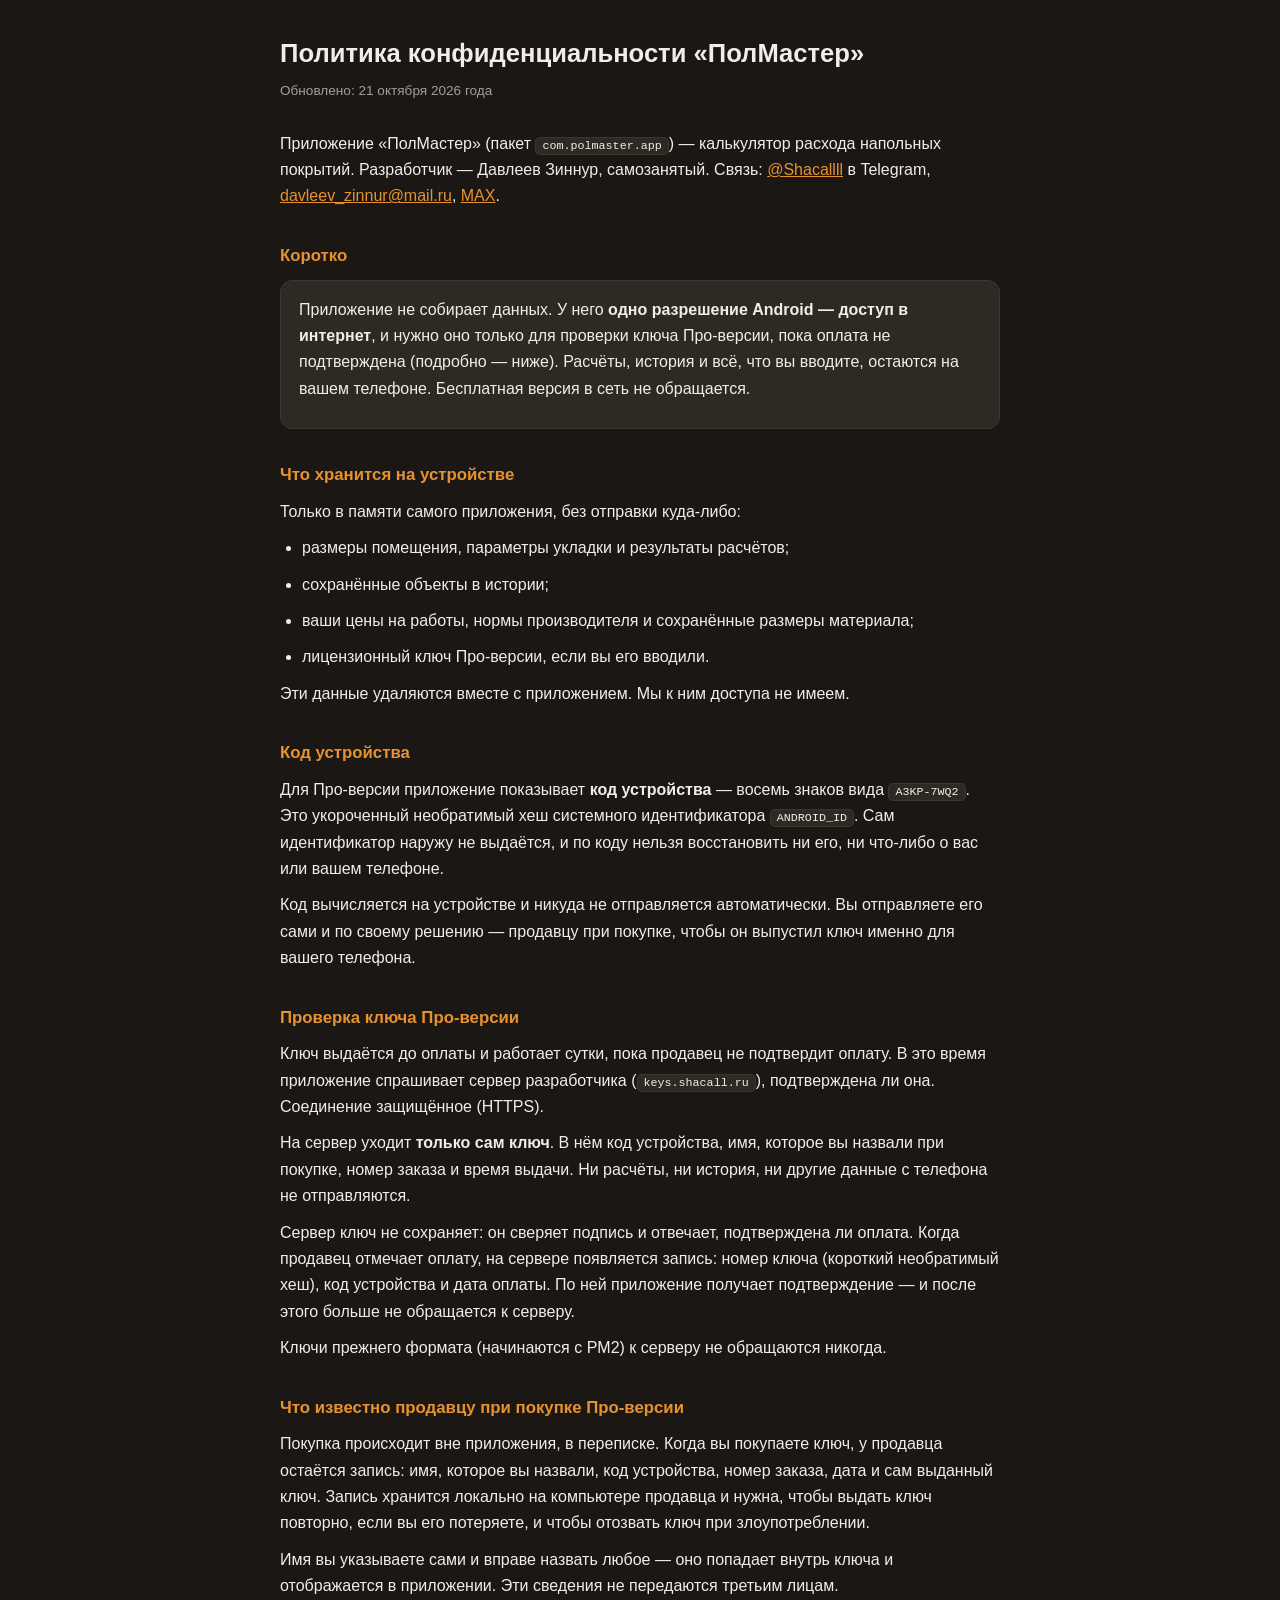
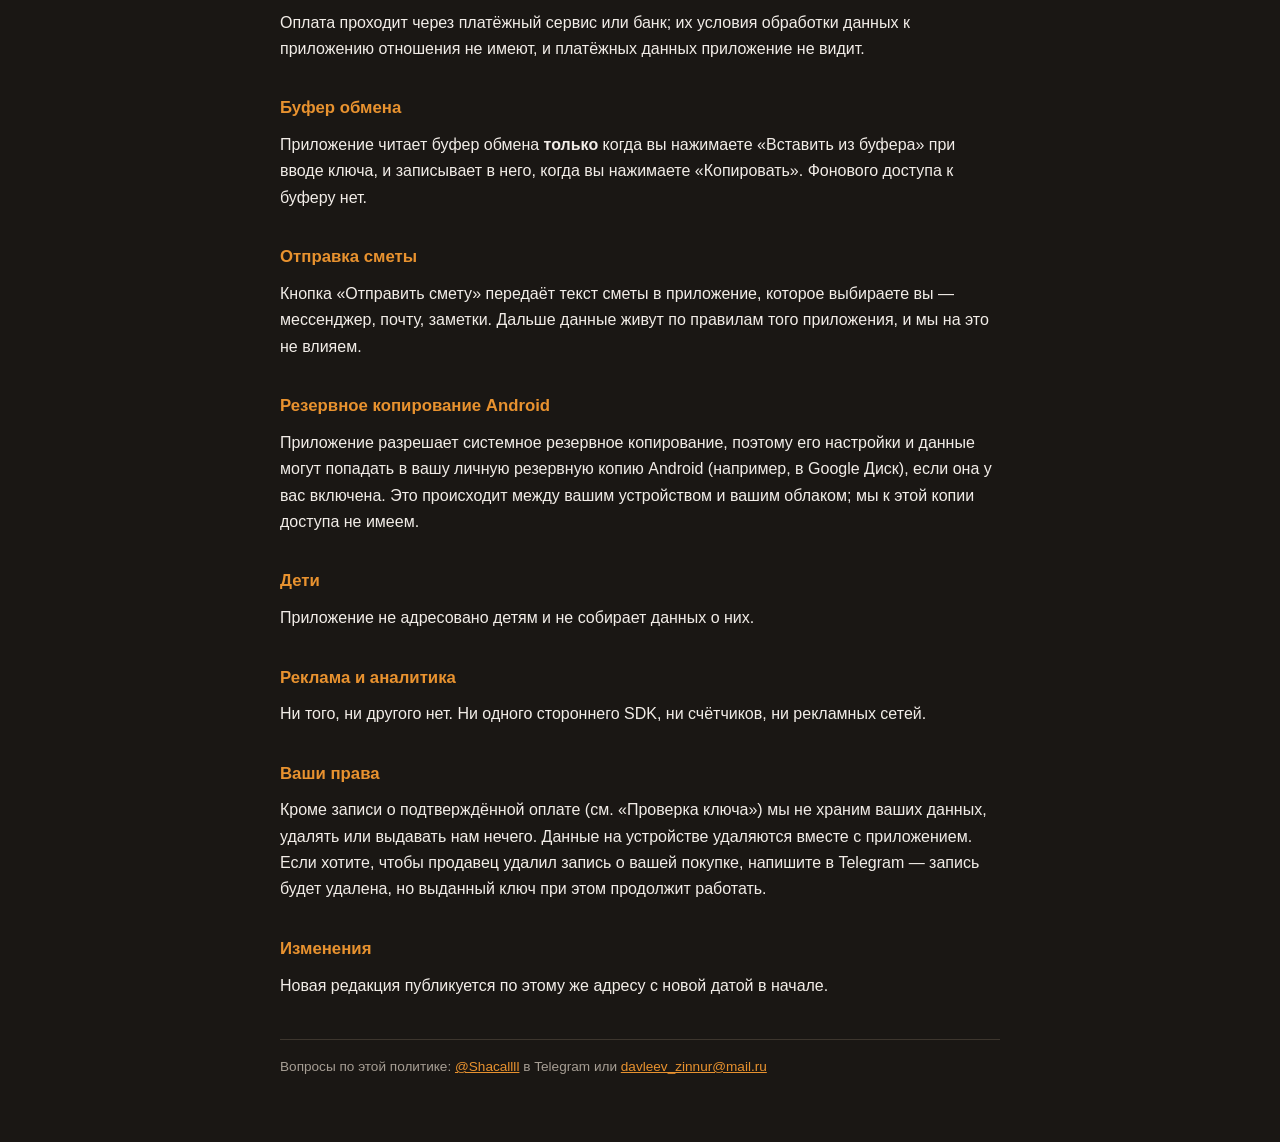
==== privacy/index.html @ f2e34009 "Сайт ПолМастера" ====
<!DOCTYPE html>
<html lang="ru">
<head>
<meta charset="UTF-8">
<meta name="viewport" content="width=device-width,initial-scale=1">
<title>Политика конфиденциальности — ПолМастер</title>
<style>
  :root{--bg:#1A1714;--bg2:#2E2922;--tx:#F2EDE8;--tx2:#A69E94;--ac:#E8922F;--bd:#3D362E}
  *{box-sizing:border-box;margin:0;padding:0}
  body{background:var(--bg);color:var(--tx);line-height:1.65;
    font-family:-apple-system,BlinkMacSystemFont,'Segoe UI',Roboto,sans-serif;
    padding:32px 20px 64px}
  main{max-width:720px;margin:0 auto}
  h1{font-size:1.6rem;margin-bottom:6px}
  h2{font-size:1.05rem;margin:32px 0 10px;color:var(--ac)}
  .upd{color:var(--tx2);font-size:0.85rem;margin-bottom:28px}
  p,li{color:var(--tx);margin-bottom:10px}
  ul{padding-left:22px}
  a{color:var(--ac)}
  code{background:var(--bg2);border:1px solid var(--bd);border-radius:5px;
    padding:1px 6px;font-size:0.9em}
  .lead{background:var(--bg2);border:1px solid var(--bd);border-radius:12px;padding:16px 18px}
  footer{margin-top:40px;color:var(--tx2);font-size:0.85rem;border-top:1px solid var(--bd);padding-top:16px}
</style>
</head>
<body>
<main>
  <h1>Политика конфиденциальности «ПолМастер»</h1>
  <div class="upd">Обновлено: 21 октября 2026 года</div>

  <p>Приложение «ПолМастер» (пакет <code>com.polmaster.app</code>) — калькулятор
  расхода напольных покрытий. Разработчик — Давлеев Зиннур, самозанятый.
  Связь: <a href="https://t.me/Shacallll">@Shacallll</a> в Telegram,
  <a href="mailto:davleev_zinnur@mail.ru">davleev_zinnur@mail.ru</a>,
  <a href="https://max.ru/u/f9LHodD0cOJN0Nljx-EvDwYKGs5hD04HQZHEdy7yp7kY3CQBMk6fhM7SyXQ">MAX</a>.</p>

  <h2>Коротко</h2>
  <div class="lead">
    <p>Приложение не собирает данных. У него <strong>одно разрешение Android —
    доступ в интернет</strong>, и нужно оно только для проверки ключа Про-версии,
    пока оплата не подтверждена (подробно — ниже). Расчёты, история и всё, что
    вы вводите, остаются на вашем телефоне. Бесплатная версия в сеть не
    обращается.</p>
  </div>

  <h2>Что хранится на устройстве</h2>
  <p>Только в памяти самого приложения, без отправки куда-либо:</p>
  <ul>
    <li>размеры помещения, параметры укладки и результаты расчётов;</li>
    <li>сохранённые объекты в истории;</li>
    <li>ваши цены на работы, нормы производителя и сохранённые размеры материала;</li>
    <li>лицензионный ключ Про-версии, если вы его вводили.</li>
  </ul>
  <p>Эти данные удаляются вместе с приложением. Мы к ним доступа не имеем.</p>

  <h2>Код устройства</h2>
  <p>Для Про-версии приложение показывает <strong>код устройства</strong> — восемь
  знаков вида <code>A3KP-7WQ2</code>. Это укороченный необратимый хеш системного
  идентификатора <code>ANDROID_ID</code>. Сам идентификатор наружу не выдаётся,
  и по коду нельзя восстановить ни его, ни что-либо о вас или вашем телефоне.</p>
  <p>Код вычисляется на устройстве и никуда не отправляется автоматически.
  Вы отправляете его сами и по своему решению — продавцу при покупке, чтобы
  он выпустил ключ именно для вашего телефона.</p>

  <h2>Проверка ключа Про-версии</h2>
  <p>Ключ выдаётся до оплаты и работает сутки, пока продавец не подтвердит
  оплату. В это время приложение спрашивает сервер разработчика
  (<code>keys.shacall.ru</code>), подтверждена ли она. Соединение защищённое
  (HTTPS).</p>
  <p>На сервер уходит <strong>только сам ключ</strong>. В нём код устройства,
  имя, которое вы назвали при покупке, номер заказа и время выдачи. Ни расчёты,
  ни история, ни другие данные с телефона не отправляются.</p>
  <p>Сервер ключ не сохраняет: он сверяет подпись и отвечает, подтверждена ли
  оплата. Когда продавец отмечает оплату, на сервере появляется запись:
  номер ключа (короткий необратимый хеш), код устройства и дата оплаты. По ней
  приложение получает подтверждение — и после этого больше не обращается
  к серверу.</p>
  <p>Ключи прежнего формата (начинаются с PM2) к серверу не обращаются никогда.</p>

  <h2>Что известно продавцу при покупке Про-версии</h2>
  <p>Покупка происходит вне приложения, в переписке. Когда вы покупаете ключ,
  у продавца остаётся запись: имя, которое вы назвали, код устройства, номер
  заказа, дата и сам выданный ключ. Запись хранится локально на компьютере
  продавца и нужна, чтобы выдать ключ повторно, если вы его потеряете,
  и чтобы отозвать ключ при злоупотреблении.</p>
  <p>Имя вы указываете сами и вправе назвать любое — оно попадает внутрь ключа
  и отображается в приложении. Эти сведения не передаются третьим лицам.</p>
  <p>Оплата проходит через платёжный сервис или банк; их условия обработки
  данных к приложению отношения не имеют, и платёжных данных приложение
  не видит.</p>

  <h2>Буфер обмена</h2>
  <p>Приложение читает буфер обмена <strong>только</strong> когда вы нажимаете
  «Вставить из буфера» при вводе ключа, и записывает в него, когда вы нажимаете
  «Копировать». Фонового доступа к буферу нет.</p>

  <h2>Отправка сметы</h2>
  <p>Кнопка «Отправить смету» передаёт текст сметы в приложение, которое выбираете
  вы — мессенджер, почту, заметки. Дальше данные живут по правилам того
  приложения, и мы на это не влияем.</p>

  <h2>Резервное копирование Android</h2>
  <p>Приложение разрешает системное резервное копирование, поэтому его настройки
  и данные могут попадать в вашу личную резервную копию Android (например,
  в Google Диск), если она у вас включена. Это происходит между вашим
  устройством и вашим облаком; мы к этой копии доступа не имеем.</p>

  <h2>Дети</h2>
  <p>Приложение не адресовано детям и не собирает данных о них.</p>

  <h2>Реклама и аналитика</h2>
  <p>Ни того, ни другого нет. Ни одного стороннего SDK, ни счётчиков,
  ни рекламных сетей.</p>

  <h2>Ваши права</h2>
  <p>Кроме записи о подтверждённой оплате (см. «Проверка ключа») мы не храним
  ваших данных, удалять или выдавать нам нечего.
  Данные на устройстве удаляются вместе с приложением. Если хотите, чтобы
  продавец удалил запись о вашей покупке, напишите в Telegram — запись будет
  удалена, но выданный ключ при этом продолжит работать.</p>

  <h2>Изменения</h2>
  <p>Новая редакция публикуется по этому же адресу с новой датой в начале.</p>

  <footer>
    Вопросы по этой политике: <a href="https://t.me/Shacallll">@Shacallll</a> в Telegram
    или <a href="mailto:davleev_zinnur@mail.ru">davleev_zinnur@mail.ru</a>
  </footer>
</main>
</body>
</html>
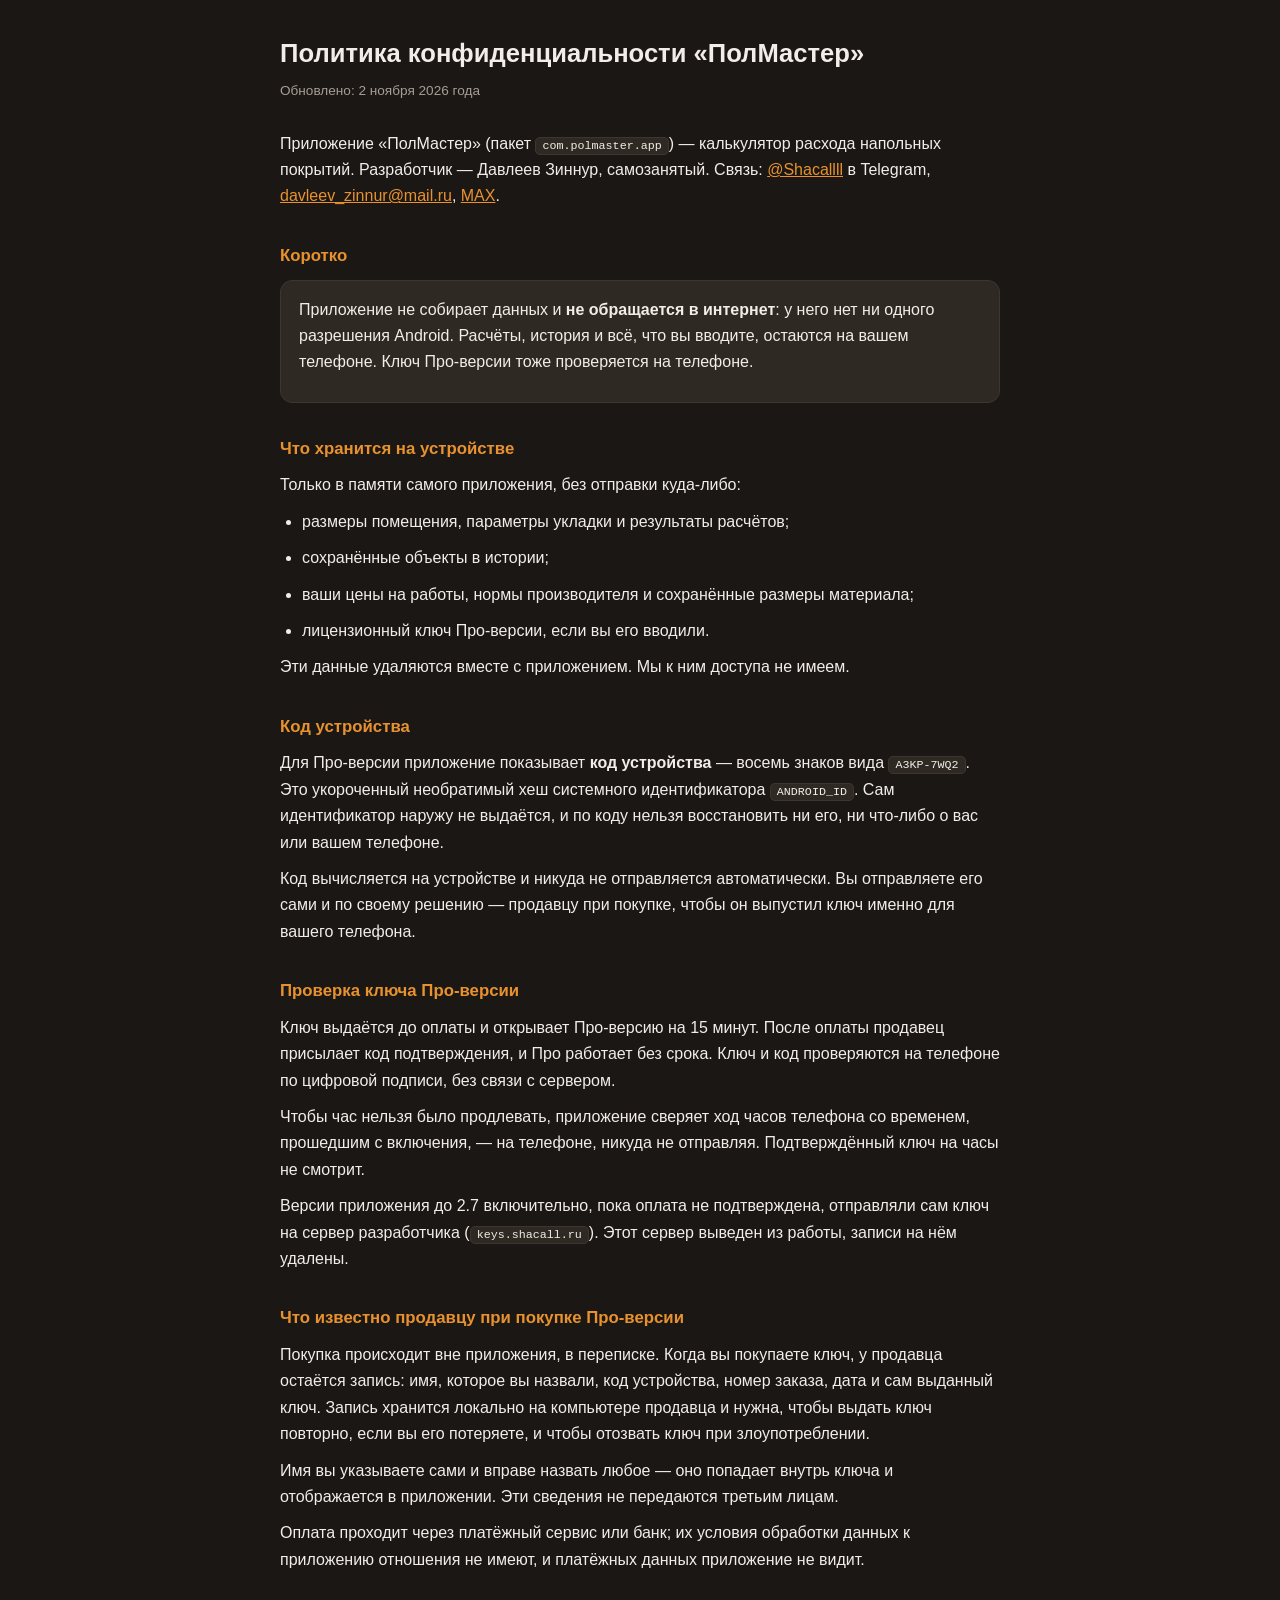
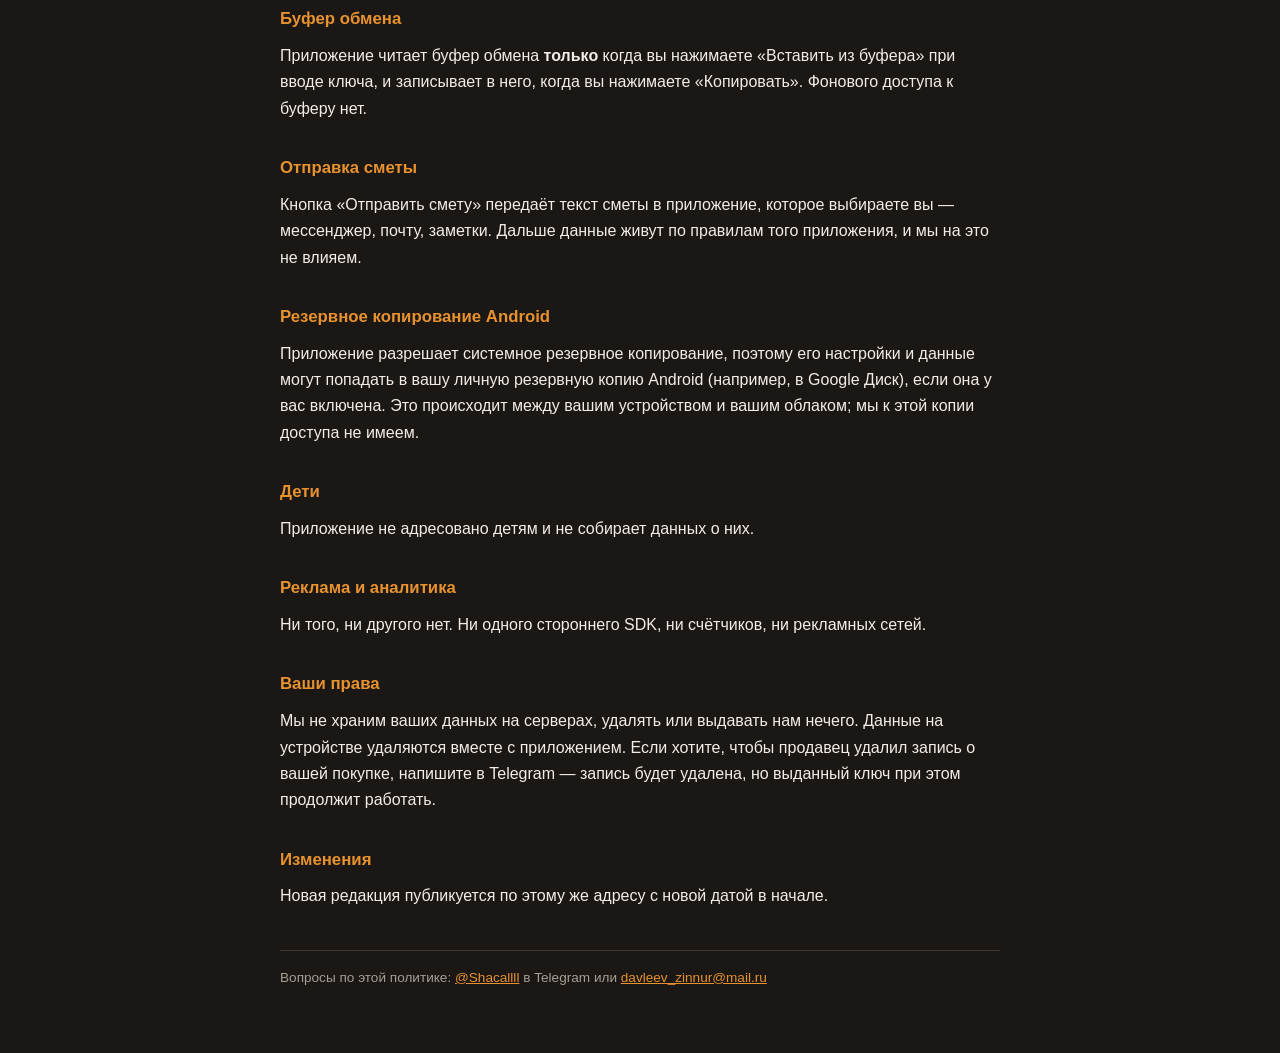
==== commit a465cafc: "Сайт ПолМастера" ====
--- a/privacy/index.html
+++ b/privacy/index.html
@@ -26,7 +26,7 @@
 <body>
 <main>
   <h1>Политика конфиденциальности «ПолМастер»</h1>
-  <div class="upd">Обновлено: 21 октября 2026 года</div>
+  <div class="upd">Обновлено: 2 ноября 2026 года</div>
 
   <p>Приложение «ПолМастер» (пакет <code>com.polmaster.app</code>) — калькулятор
   расхода напольных покрытий. Разработчик — Давлеев Зиннур, самозанятый.
@@ -36,11 +36,10 @@
 
   <h2>Коротко</h2>
   <div class="lead">
-    <p>Приложение не собирает данных. У него <strong>одно разрешение Android —
-    доступ в интернет</strong>, и нужно оно только для проверки ключа Про-версии,
-    пока оплата не подтверждена (подробно — ниже). Расчёты, история и всё, что
-    вы вводите, остаются на вашем телефоне. Бесплатная версия в сеть не
-    обращается.</p>
+    <p>Приложение не собирает данных и <strong>не обращается в интернет</strong>:
+    у него нет ни одного разрешения Android. Расчёты, история и всё, что вы
+    вводите, остаются на вашем телефоне. Ключ Про-версии тоже проверяется
+    на телефоне.</p>
   </div>
 
   <h2>Что хранится на устройстве</h2>
@@ -63,19 +62,15 @@
   он выпустил ключ именно для вашего телефона.</p>
 
   <h2>Проверка ключа Про-версии</h2>
-  <p>Ключ выдаётся до оплаты и работает сутки, пока продавец не подтвердит
-  оплату. В это время приложение спрашивает сервер разработчика
-  (<code>keys.shacall.ru</code>), подтверждена ли она. Соединение защищённое
-  (HTTPS).</p>
-  <p>На сервер уходит <strong>только сам ключ</strong>. В нём код устройства,
-  имя, которое вы назвали при покупке, номер заказа и время выдачи. Ни расчёты,
-  ни история, ни другие данные с телефона не отправляются.</p>
-  <p>Сервер ключ не сохраняет: он сверяет подпись и отвечает, подтверждена ли
-  оплата. Когда продавец отмечает оплату, на сервере появляется запись:
-  номер ключа (короткий необратимый хеш), код устройства и дата оплаты. По ней
-  приложение получает подтверждение — и после этого больше не обращается
-  к серверу.</p>
-  <p>Ключи прежнего формата (начинаются с PM2) к серверу не обращаются никогда.</p>
+  <p>Ключ выдаётся до оплаты и открывает Про-версию на 15 минут. После оплаты
+  продавец присылает код подтверждения, и Про работает без срока. Ключ и код
+  проверяются на телефоне по цифровой подписи, без связи с сервером.</p>
+  <p>Чтобы час нельзя было продлевать, приложение сверяет ход часов телефона
+  со временем, прошедшим с включения, — на телефоне, никуда не отправляя.
+  Подтверждённый ключ на часы не смотрит.</p>
+  <p>Версии приложения до 2.7 включительно, пока оплата не подтверждена,
+  отправляли сам ключ на сервер разработчика (<code>keys.shacall.ru</code>).
+  Этот сервер выведен из работы, записи на нём удалены.</p>
 
   <h2>Что известно продавцу при покупке Про-версии</h2>
   <p>Покупка происходит вне приложения, в переписке. Когда вы покупаете ключ,
@@ -113,8 +108,7 @@
   ни рекламных сетей.</p>
 
   <h2>Ваши права</h2>
-  <p>Кроме записи о подтверждённой оплате (см. «Проверка ключа») мы не храним
-  ваших данных, удалять или выдавать нам нечего.
+  <p>Мы не храним ваших данных на серверах, удалять или выдавать нам нечего.
   Данные на устройстве удаляются вместе с приложением. Если хотите, чтобы
   продавец удалил запись о вашей покупке, напишите в Telegram — запись будет
   удалена, но выданный ключ при этом продолжит работать.</p>
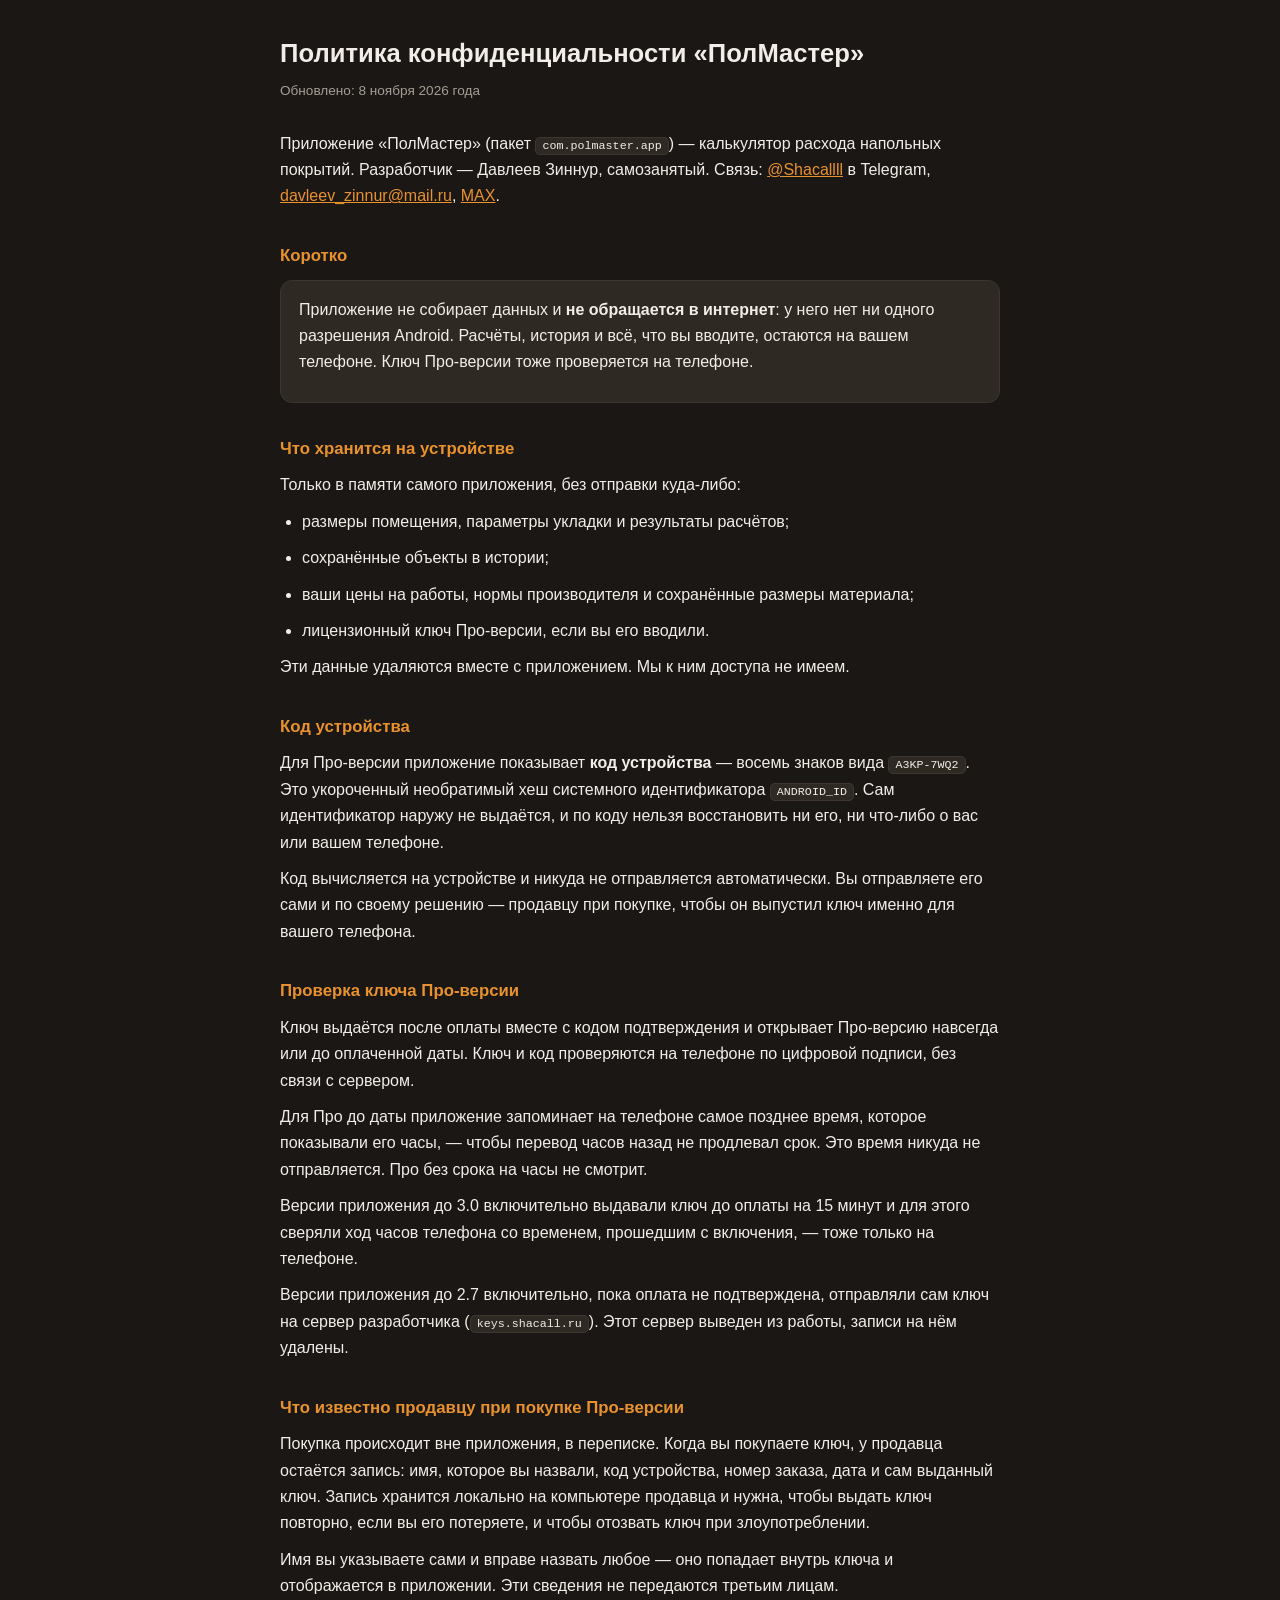
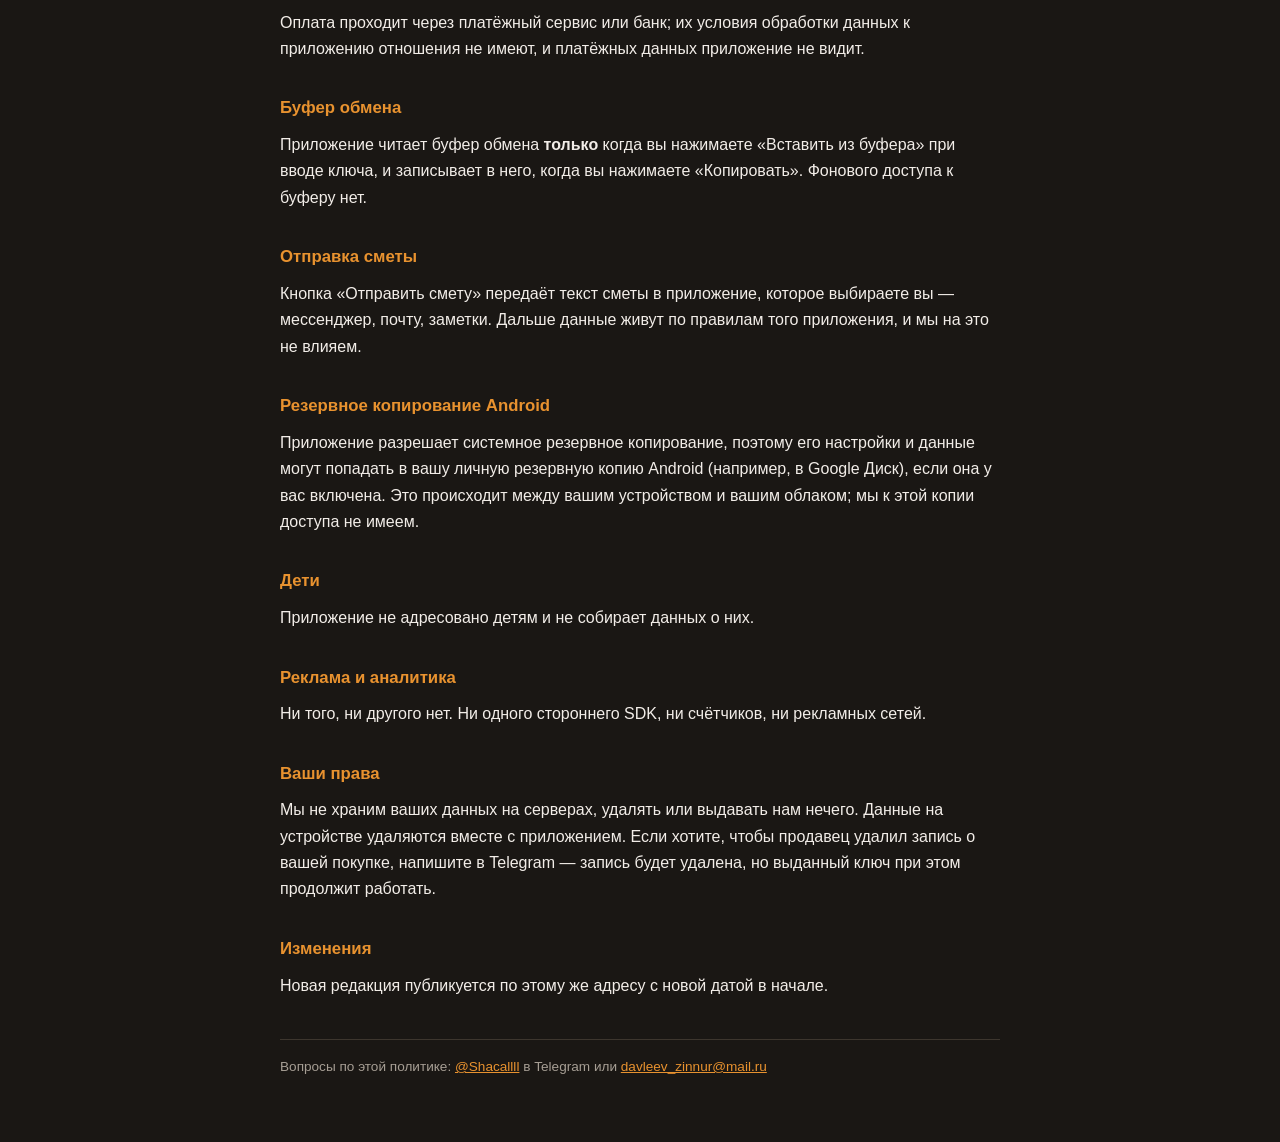
==== commit b6a3200c: "Сайт ПолМастера" ====
--- a/privacy/index.html
+++ b/privacy/index.html
@@ -26,7 +26,7 @@
 <body>
 <main>
   <h1>Политика конфиденциальности «ПолМастер»</h1>
-  <div class="upd">Обновлено: 2 ноября 2026 года</div>
+  <div class="upd">Обновлено: 8 ноября 2026 года</div>
 
   <p>Приложение «ПолМастер» (пакет <code>com.polmaster.app</code>) — калькулятор
   расхода напольных покрытий. Разработчик — Давлеев Зиннур, самозанятый.
@@ -62,12 +62,15 @@
   он выпустил ключ именно для вашего телефона.</p>
 
   <h2>Проверка ключа Про-версии</h2>
-  <p>Ключ выдаётся до оплаты и открывает Про-версию на 15 минут. После оплаты
-  продавец присылает код подтверждения, и Про работает без срока. Ключ и код
-  проверяются на телефоне по цифровой подписи, без связи с сервером.</p>
-  <p>Чтобы час нельзя было продлевать, приложение сверяет ход часов телефона
-  со временем, прошедшим с включения, — на телефоне, никуда не отправляя.
-  Подтверждённый ключ на часы не смотрит.</p>
+  <p>Ключ выдаётся после оплаты вместе с кодом подтверждения и открывает
+  Про-версию навсегда или до оплаченной даты. Ключ и код проверяются на
+  телефоне по цифровой подписи, без связи с сервером.</p>
+  <p>Для Про до даты приложение запоминает на телефоне самое позднее время,
+  которое показывали его часы, — чтобы перевод часов назад не продлевал срок.
+  Это время никуда не отправляется. Про без срока на часы не смотрит.</p>
+  <p>Версии приложения до 3.0 включительно выдавали ключ до оплаты на
+  15 минут и для этого сверяли ход часов телефона со временем, прошедшим
+  с включения, — тоже только на телефоне.</p>
   <p>Версии приложения до 2.7 включительно, пока оплата не подтверждена,
   отправляли сам ключ на сервер разработчика (<code>keys.shacall.ru</code>).
   Этот сервер выведен из работы, записи на нём удалены.</p>
